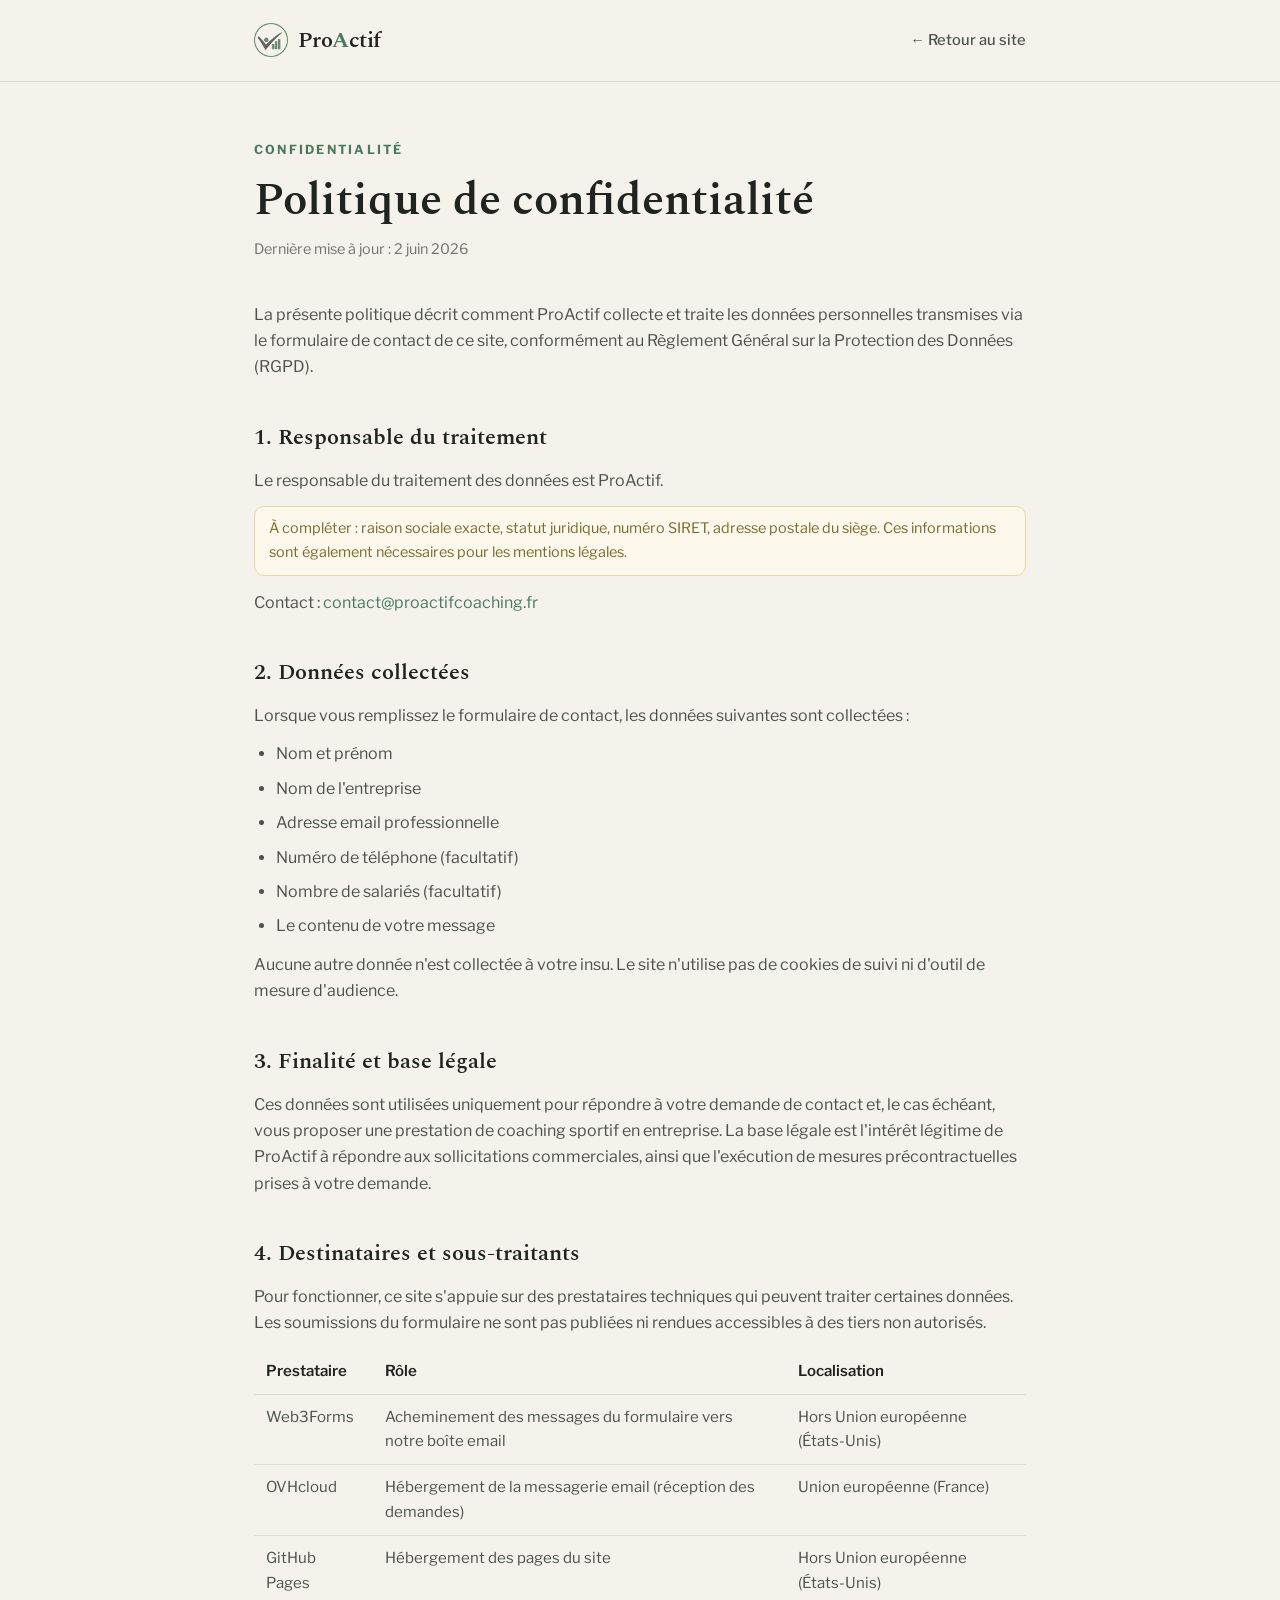
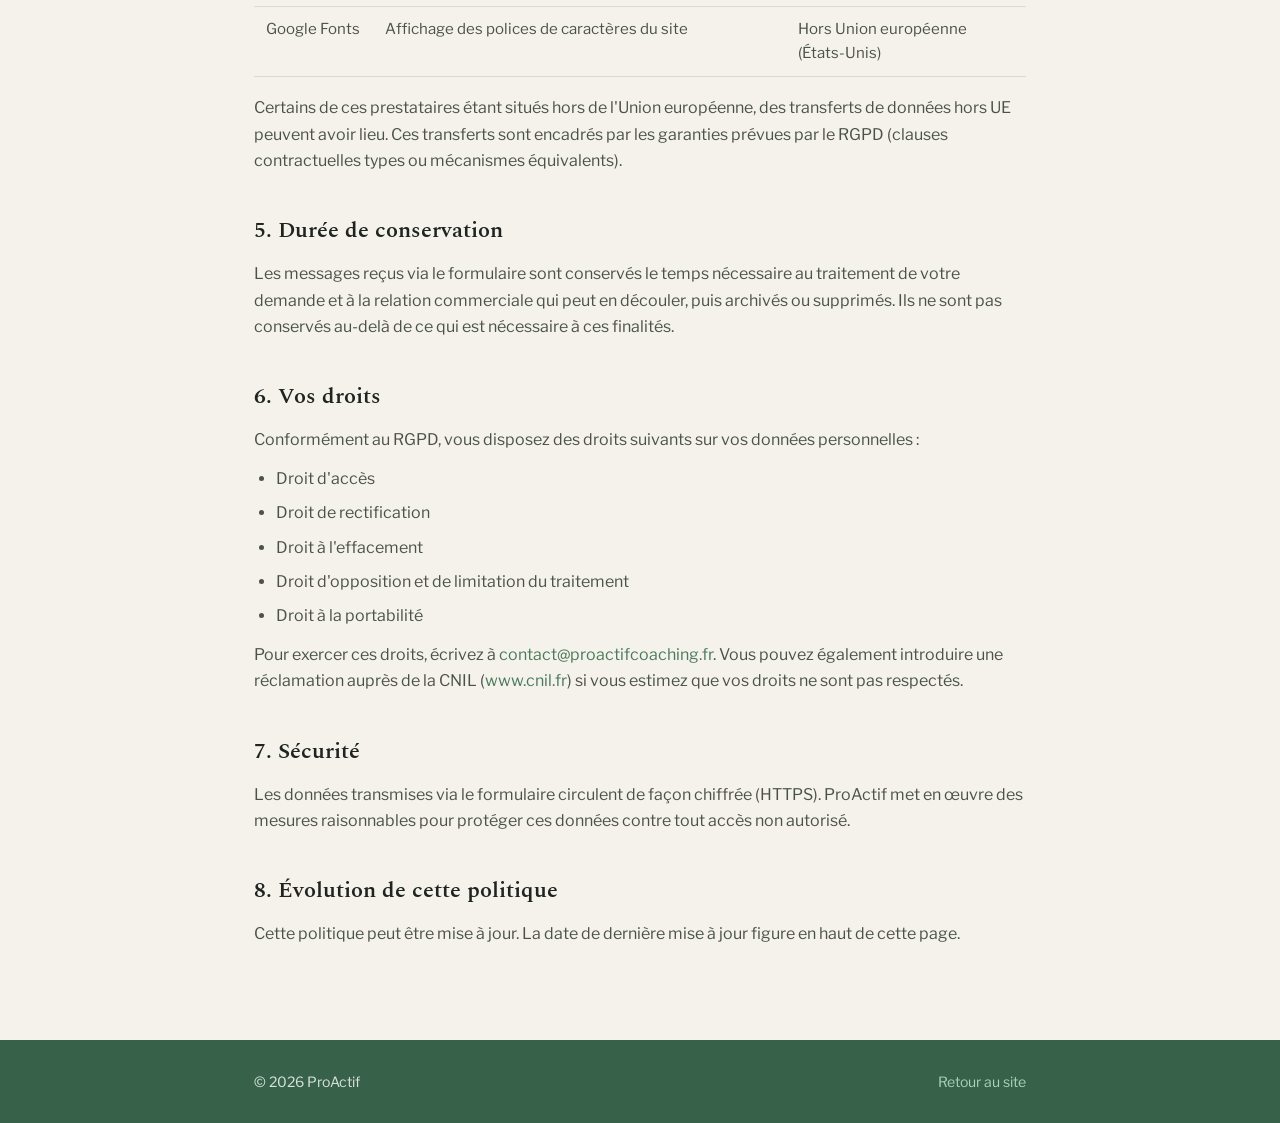
==== confidentialite.html @ 37a0db9e "Active le formulaire (cle Web3Forms + anti-spam) et ajoute la politique de confidentialite Co-Author" ====
<!DOCTYPE html>
<html lang="fr">
<head>
<meta charset="UTF-8" />
<meta name="viewport" content="width=device-width, initial-scale=1.0" />
<title>Politique de confidentialité — ProActif</title>
<link rel="icon" href="assets/logo-proactif.png" type="image/png" />
<meta name="robots" content="noindex" />
<link rel="preconnect" href="https://fonts.googleapis.com" />
<link rel="preconnect" href="https://fonts.gstatic.com" crossorigin />
<link href="https://fonts.googleapis.com/css2?family=Spectral:ital,wght@0,400;0,500;0,600;0,700;1,400&family=Libre+Franklin:wght@400;500;600;700;800&display=swap" rel="stylesheet" />
<style>
:root{
  --green:#4a7a5c; --green-deep:#38614a; --green-soft:#e7ede7;
  --ink:#1f2421; --ink-soft:#4b524b; --muted:#6f766e;
  --cream:#f4f2ea; --white:#fff; --line:#dcdacf;
  --serif:"Spectral",Georgia,serif; --sans:"Libre Franklin",-apple-system,BlinkMacSystemFont,"Segoe UI",sans-serif;
  --maxw:820px;
}
*{box-sizing:border-box;margin:0;padding:0}
body{font-family:var(--sans);color:var(--ink);background:var(--cream);line-height:1.65;-webkit-font-smoothing:antialiased}
a{color:var(--green);text-decoration:none}
a:hover{text-decoration:underline}
.wrap{max-width:var(--maxw);margin:0 auto;padding:0 24px}

header.site{padding:22px 0;border-bottom:1px solid var(--line);background:rgba(244,242,234,.9);position:sticky;top:0;backdrop-filter:blur(8px)}
.nav-row{display:flex;align-items:center;justify-content:space-between;gap:20px}
.brand{display:inline-flex;align-items:center;gap:.6rem}
.brand .mark{width:34px;height:34px}
.brand .word{font-family:var(--serif);font-weight:600;font-size:1.4rem;letter-spacing:-.02em;color:var(--ink)}
.brand .word b{color:var(--green)}
.back{font-size:.92rem;font-weight:500;color:var(--ink-soft)}

main{padding:54px 0 80px}
.eyebrow{font-weight:700;font-size:.78rem;letter-spacing:.18em;text-transform:uppercase;color:var(--green)}
h1{font-family:var(--serif);font-weight:600;font-size:clamp(2rem,4vw,2.8rem);line-height:1.15;margin:14px 0 10px;color:var(--ink)}
.updated{color:var(--muted);font-size:.9rem;margin-bottom:40px}
h2{font-family:var(--serif);font-weight:600;font-size:1.4rem;margin:38px 0 12px;color:var(--ink)}
p,li{color:var(--ink-soft);font-size:1rem;margin-bottom:12px}
ul{padding-left:22px;margin-bottom:12px}
li{margin-bottom:8px}
strong{color:var(--ink)}
.todo{background:#fcf8ec;border:1px solid #e7d9a8;border-radius:10px;padding:10px 14px;font-size:.9rem;color:#7a6a2e;margin:6px 0 14px}
table{width:100%;border-collapse:collapse;margin:8px 0 18px;font-size:.94rem}
th,td{text-align:left;padding:10px 12px;border-bottom:1px solid var(--line);vertical-align:top}
th{color:var(--ink);font-weight:600}
td{color:var(--ink-soft)}
footer.site{background:var(--green-deep);color:#d7e4db;padding:30px 0;font-size:.88rem}
footer .wrap{display:flex;justify-content:space-between;gap:16px;flex-wrap:wrap}
footer a{color:#a9d3b6}
</style>
</head>
<body>

<header class="site">
  <div class="wrap nav-row">
    <a href="index.html" class="brand" aria-label="ProActif — accueil">
      <img class="mark" src="assets/logo-proactif.png" alt="" aria-hidden="true" />
      <span class="word">Pro<b>A</b>ctif</span>
    </a>
    <a href="index.html" class="back">← Retour au site</a>
  </div>
</header>

<main>
  <div class="wrap">
    <span class="eyebrow">Confidentialité</span>
    <h1>Politique de confidentialité</h1>
    <p class="updated">Dernière mise à jour : 2 juin 2026</p>

    <p>La présente politique décrit comment ProActif collecte et traite les données personnelles transmises via le formulaire de contact de ce site, conformément au Règlement Général sur la Protection des Données (RGPD).</p>

    <h2>1. Responsable du traitement</h2>
    <p>Le responsable du traitement des données est ProActif.</p>
    <div class="todo">À compléter : raison sociale exacte, statut juridique, numéro SIRET, adresse postale du siège. Ces informations sont également nécessaires pour les mentions légales.</div>
    <p>Contact : <a href="mailto:contact@proactifcoaching.fr">contact@proactifcoaching.fr</a></p>

    <h2>2. Données collectées</h2>
    <p>Lorsque vous remplissez le formulaire de contact, les données suivantes sont collectées :</p>
    <ul>
      <li>Nom et prénom</li>
      <li>Nom de l'entreprise</li>
      <li>Adresse email professionnelle</li>
      <li>Numéro de téléphone (facultatif)</li>
      <li>Nombre de salariés (facultatif)</li>
      <li>Le contenu de votre message</li>
    </ul>
    <p>Aucune autre donnée n'est collectée à votre insu. Le site n'utilise pas de cookies de suivi ni d'outil de mesure d'audience.</p>

    <h2>3. Finalité et base légale</h2>
    <p>Ces données sont utilisées uniquement pour répondre à votre demande de contact et, le cas échéant, vous proposer une prestation de coaching sportif en entreprise. La base légale est l'intérêt légitime de ProActif à répondre aux sollicitations commerciales, ainsi que l'exécution de mesures précontractuelles prises à votre demande.</p>

    <h2>4. Destinataires et sous-traitants</h2>
    <p>Pour fonctionner, ce site s'appuie sur des prestataires techniques qui peuvent traiter certaines données. Les soumissions du formulaire ne sont pas publiées ni rendues accessibles à des tiers non autorisés.</p>
    <table>
      <tr><th>Prestataire</th><th>Rôle</th><th>Localisation</th></tr>
      <tr><td>Web3Forms</td><td>Acheminement des messages du formulaire vers notre boîte email</td><td>Hors Union européenne (États-Unis)</td></tr>
      <tr><td>OVHcloud</td><td>Hébergement de la messagerie email (réception des demandes)</td><td>Union européenne (France)</td></tr>
      <tr><td>GitHub Pages</td><td>Hébergement des pages du site</td><td>Hors Union européenne (États-Unis)</td></tr>
      <tr><td>Google Fonts</td><td>Affichage des polices de caractères du site</td><td>Hors Union européenne (États-Unis)</td></tr>
    </table>
    <p>Certains de ces prestataires étant situés hors de l'Union européenne, des transferts de données hors UE peuvent avoir lieu. Ces transferts sont encadrés par les garanties prévues par le RGPD (clauses contractuelles types ou mécanismes équivalents).</p>

    <h2>5. Durée de conservation</h2>
    <p>Les messages reçus via le formulaire sont conservés le temps nécessaire au traitement de votre demande et à la relation commerciale qui peut en découler, puis archivés ou supprimés. Ils ne sont pas conservés au-delà de ce qui est nécessaire à ces finalités.</p>

    <h2>6. Vos droits</h2>
    <p>Conformément au RGPD, vous disposez des droits suivants sur vos données personnelles :</p>
    <ul>
      <li>Droit d'accès</li>
      <li>Droit de rectification</li>
      <li>Droit à l'effacement</li>
      <li>Droit d'opposition et de limitation du traitement</li>
      <li>Droit à la portabilité</li>
    </ul>
    <p>Pour exercer ces droits, écrivez à <a href="mailto:contact@proactifcoaching.fr">contact@proactifcoaching.fr</a>. Vous pouvez également introduire une réclamation auprès de la CNIL (<a href="https://www.cnil.fr" target="_blank" rel="noopener">www.cnil.fr</a>) si vous estimez que vos droits ne sont pas respectés.</p>

    <h2>7. Sécurité</h2>
    <p>Les données transmises via le formulaire circulent de façon chiffrée (HTTPS). ProActif met en œuvre des mesures raisonnables pour protéger ces données contre tout accès non autorisé.</p>

    <h2>8. Évolution de cette politique</h2>
    <p>Cette politique peut être mise à jour. La date de dernière mise à jour figure en haut de cette page.</p>
  </div>
</main>

<footer class="site">
  <div class="wrap">
    <span>© <span id="year">2026</span> ProActif</span>
    <span><a href="index.html">Retour au site</a></span>
  </div>
</footer>

<script>document.getElementById('year').textContent = new Date().getFullYear();</script>
</body>
</html>
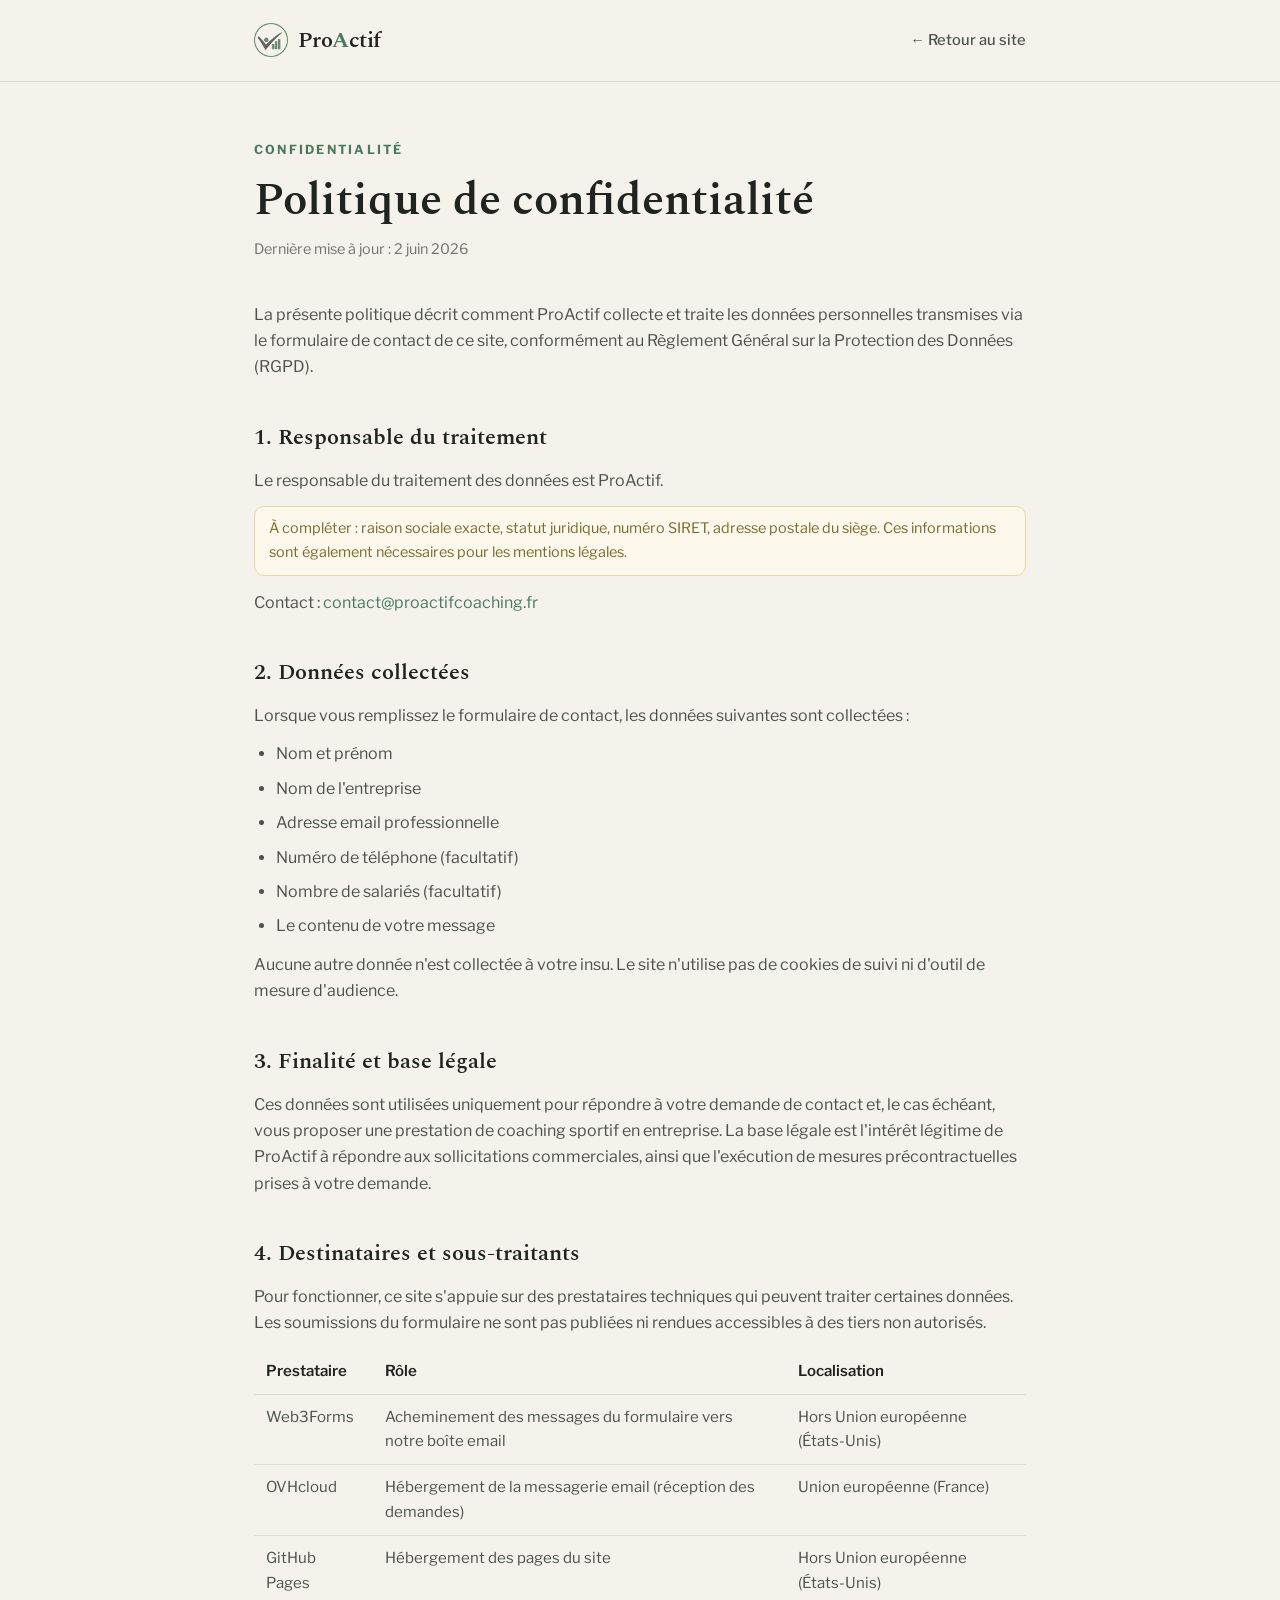
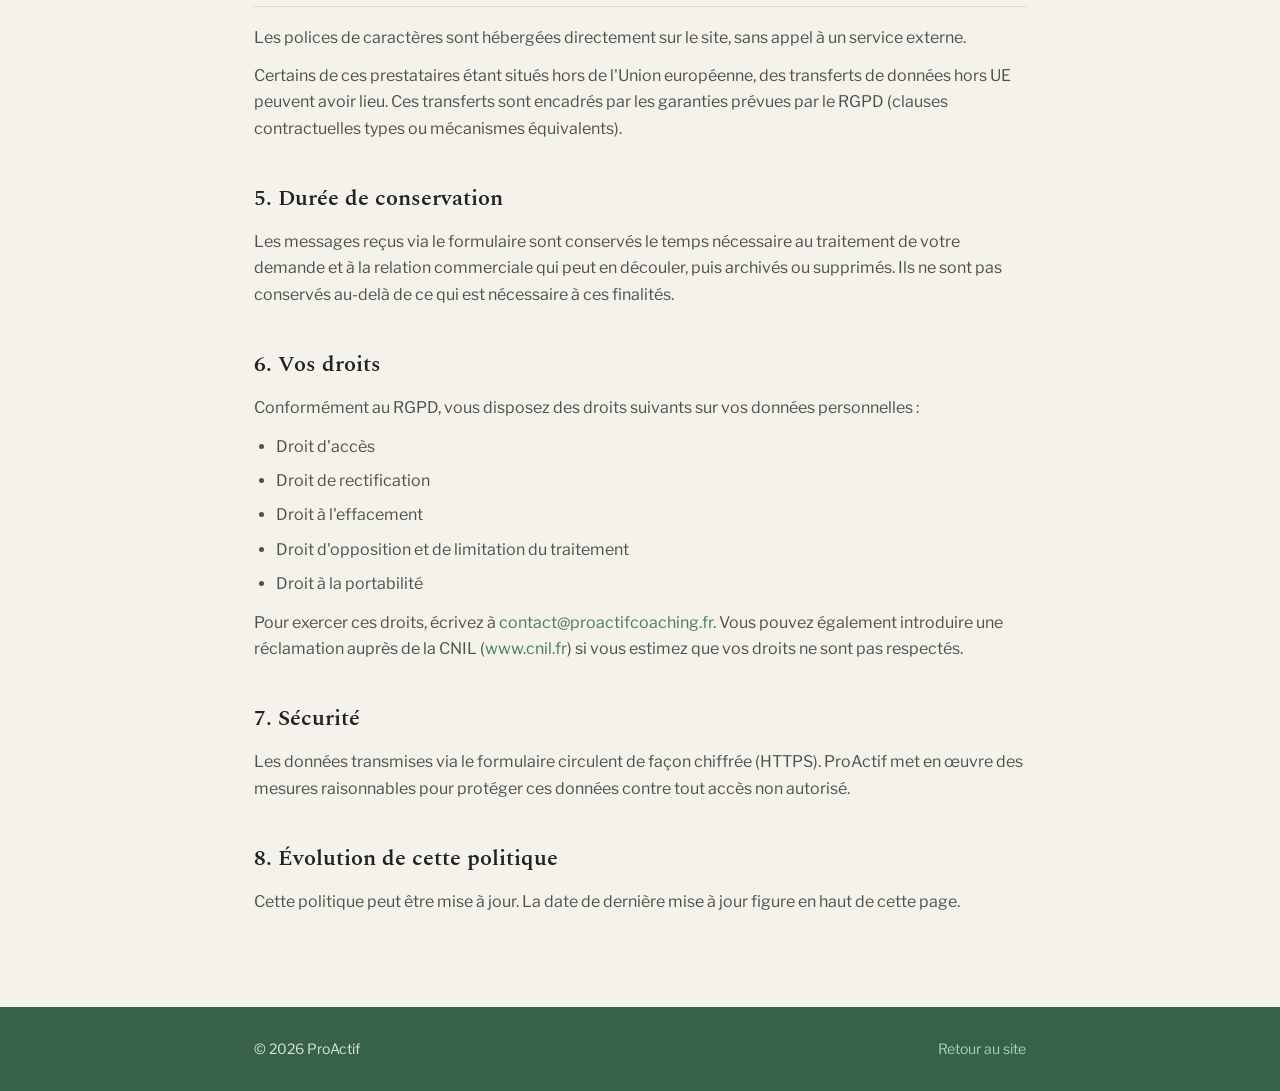
==== commit 28df81fd: "Heberge les polices en local (RGPD) et retire l'appel a Google Fonts Co-Authored-By: Claude Opus 4.8" ====
--- a/confidentialite.html
+++ b/confidentialite.html
@@ -4,11 +4,9 @@
 <meta charset="UTF-8" />
 <meta name="viewport" content="width=device-width, initial-scale=1.0" />
 <title>Politique de confidentialité — ProActif</title>
-<link rel="icon" href="assets/logo-proactif.png" type="image/png" />
+<link rel="icon" type="image/png" href="/favicon.png" />
 <meta name="robots" content="noindex" />
-<link rel="preconnect" href="https://fonts.googleapis.com" />
-<link rel="preconnect" href="https://fonts.gstatic.com" crossorigin />
-<link href="https://fonts.googleapis.com/css2?family=Spectral:ital,wght@0,400;0,500;0,600;0,700;1,400&family=Libre+Franklin:wght@400;500;600;700;800&display=swap" rel="stylesheet" />
+<link rel="stylesheet" href="/fonts/fonts.css" />
 <style>
 :root{
   --green:#4a7a5c; --green-deep:#38614a; --green-soft:#e7ede7;
@@ -97,8 +95,8 @@
       <tr><td>Web3Forms</td><td>Acheminement des messages du formulaire vers notre boîte email</td><td>Hors Union européenne (États-Unis)</td></tr>
       <tr><td>OVHcloud</td><td>Hébergement de la messagerie email (réception des demandes)</td><td>Union européenne (France)</td></tr>
       <tr><td>GitHub Pages</td><td>Hébergement des pages du site</td><td>Hors Union européenne (États-Unis)</td></tr>
-      <tr><td>Google Fonts</td><td>Affichage des polices de caractères du site</td><td>Hors Union européenne (États-Unis)</td></tr>
     </table>
+    <p>Les polices de caractères sont hébergées directement sur le site, sans appel à un service externe.</p>
     <p>Certains de ces prestataires étant situés hors de l'Union européenne, des transferts de données hors UE peuvent avoir lieu. Ces transferts sont encadrés par les garanties prévues par le RGPD (clauses contractuelles types ou mécanismes équivalents).</p>
 
     <h2>5. Durée de conservation</h2>
--- a/fonts/fonts.css
+++ b/fonts/fonts.css
@@ -0,0 +1,160 @@
+@font-face {
+  font-family: 'Libre Franklin';
+  font-style: normal;
+  font-weight: 400;
+  font-display: swap;
+  src: url(./libre-franklin-400-normal-latin-ext.woff2) format('woff2');
+  unicode-range: U+0100-02BA, U+02BD-02C5, U+02C7-02CC, U+02CE-02D7, U+02DD-02FF, U+0304, U+0308, U+0329, U+1D00-1DBF, U+1E00-1E9F, U+1EF2-1EFF, U+2020, U+20A0-20AB, U+20AD-20C0, U+2113, U+2C60-2C7F, U+A720-A7FF;
+}
+@font-face {
+  font-family: 'Libre Franklin';
+  font-style: normal;
+  font-weight: 400;
+  font-display: swap;
+  src: url(./libre-franklin-400-normal-latin.woff2) format('woff2');
+  unicode-range: U+0000-00FF, U+0131, U+0152-0153, U+02BB-02BC, U+02C6, U+02DA, U+02DC, U+0304, U+0308, U+0329, U+2000-206F, U+20AC, U+2122, U+2191, U+2193, U+2212, U+2215, U+FEFF, U+FFFD;
+}
+@font-face {
+  font-family: 'Libre Franklin';
+  font-style: normal;
+  font-weight: 500;
+  font-display: swap;
+  src: url(./libre-franklin-400-normal-latin-ext.woff2) format('woff2');
+  unicode-range: U+0100-02BA, U+02BD-02C5, U+02C7-02CC, U+02CE-02D7, U+02DD-02FF, U+0304, U+0308, U+0329, U+1D00-1DBF, U+1E00-1E9F, U+1EF2-1EFF, U+2020, U+20A0-20AB, U+20AD-20C0, U+2113, U+2C60-2C7F, U+A720-A7FF;
+}
+@font-face {
+  font-family: 'Libre Franklin';
+  font-style: normal;
+  font-weight: 500;
+  font-display: swap;
+  src: url(./libre-franklin-400-normal-latin.woff2) format('woff2');
+  unicode-range: U+0000-00FF, U+0131, U+0152-0153, U+02BB-02BC, U+02C6, U+02DA, U+02DC, U+0304, U+0308, U+0329, U+2000-206F, U+20AC, U+2122, U+2191, U+2193, U+2212, U+2215, U+FEFF, U+FFFD;
+}
+@font-face {
+  font-family: 'Libre Franklin';
+  font-style: normal;
+  font-weight: 600;
+  font-display: swap;
+  src: url(./libre-franklin-400-normal-latin-ext.woff2) format('woff2');
+  unicode-range: U+0100-02BA, U+02BD-02C5, U+02C7-02CC, U+02CE-02D7, U+02DD-02FF, U+0304, U+0308, U+0329, U+1D00-1DBF, U+1E00-1E9F, U+1EF2-1EFF, U+2020, U+20A0-20AB, U+20AD-20C0, U+2113, U+2C60-2C7F, U+A720-A7FF;
+}
+@font-face {
+  font-family: 'Libre Franklin';
+  font-style: normal;
+  font-weight: 600;
+  font-display: swap;
+  src: url(./libre-franklin-400-normal-latin.woff2) format('woff2');
+  unicode-range: U+0000-00FF, U+0131, U+0152-0153, U+02BB-02BC, U+02C6, U+02DA, U+02DC, U+0304, U+0308, U+0329, U+2000-206F, U+20AC, U+2122, U+2191, U+2193, U+2212, U+2215, U+FEFF, U+FFFD;
+}
+@font-face {
+  font-family: 'Libre Franklin';
+  font-style: normal;
+  font-weight: 700;
+  font-display: swap;
+  src: url(./libre-franklin-400-normal-latin-ext.woff2) format('woff2');
+  unicode-range: U+0100-02BA, U+02BD-02C5, U+02C7-02CC, U+02CE-02D7, U+02DD-02FF, U+0304, U+0308, U+0329, U+1D00-1DBF, U+1E00-1E9F, U+1EF2-1EFF, U+2020, U+20A0-20AB, U+20AD-20C0, U+2113, U+2C60-2C7F, U+A720-A7FF;
+}
+@font-face {
+  font-family: 'Libre Franklin';
+  font-style: normal;
+  font-weight: 700;
+  font-display: swap;
+  src: url(./libre-franklin-400-normal-latin.woff2) format('woff2');
+  unicode-range: U+0000-00FF, U+0131, U+0152-0153, U+02BB-02BC, U+02C6, U+02DA, U+02DC, U+0304, U+0308, U+0329, U+2000-206F, U+20AC, U+2122, U+2191, U+2193, U+2212, U+2215, U+FEFF, U+FFFD;
+}
+@font-face {
+  font-family: 'Libre Franklin';
+  font-style: normal;
+  font-weight: 800;
+  font-display: swap;
+  src: url(./libre-franklin-400-normal-latin-ext.woff2) format('woff2');
+  unicode-range: U+0100-02BA, U+02BD-02C5, U+02C7-02CC, U+02CE-02D7, U+02DD-02FF, U+0304, U+0308, U+0329, U+1D00-1DBF, U+1E00-1E9F, U+1EF2-1EFF, U+2020, U+20A0-20AB, U+20AD-20C0, U+2113, U+2C60-2C7F, U+A720-A7FF;
+}
+@font-face {
+  font-family: 'Libre Franklin';
+  font-style: normal;
+  font-weight: 800;
+  font-display: swap;
+  src: url(./libre-franklin-400-normal-latin.woff2) format('woff2');
+  unicode-range: U+0000-00FF, U+0131, U+0152-0153, U+02BB-02BC, U+02C6, U+02DA, U+02DC, U+0304, U+0308, U+0329, U+2000-206F, U+20AC, U+2122, U+2191, U+2193, U+2212, U+2215, U+FEFF, U+FFFD;
+}
+@font-face {
+  font-family: 'Spectral';
+  font-style: italic;
+  font-weight: 400;
+  font-display: swap;
+  src: url(./spectral-400-italic-latin-ext.woff2) format('woff2');
+  unicode-range: U+0100-02BA, U+02BD-02C5, U+02C7-02CC, U+02CE-02D7, U+02DD-02FF, U+0304, U+0308, U+0329, U+1D00-1DBF, U+1E00-1E9F, U+1EF2-1EFF, U+2020, U+20A0-20AB, U+20AD-20C0, U+2113, U+2C60-2C7F, U+A720-A7FF;
+}
+@font-face {
+  font-family: 'Spectral';
+  font-style: italic;
+  font-weight: 400;
+  font-display: swap;
+  src: url(./spectral-400-italic-latin.woff2) format('woff2');
+  unicode-range: U+0000-00FF, U+0131, U+0152-0153, U+02BB-02BC, U+02C6, U+02DA, U+02DC, U+0304, U+0308, U+0329, U+2000-206F, U+20AC, U+2122, U+2191, U+2193, U+2212, U+2215, U+FEFF, U+FFFD;
+}
+@font-face {
+  font-family: 'Spectral';
+  font-style: normal;
+  font-weight: 400;
+  font-display: swap;
+  src: url(./spectral-400-normal-latin-ext.woff2) format('woff2');
+  unicode-range: U+0100-02BA, U+02BD-02C5, U+02C7-02CC, U+02CE-02D7, U+02DD-02FF, U+0304, U+0308, U+0329, U+1D00-1DBF, U+1E00-1E9F, U+1EF2-1EFF, U+2020, U+20A0-20AB, U+20AD-20C0, U+2113, U+2C60-2C7F, U+A720-A7FF;
+}
+@font-face {
+  font-family: 'Spectral';
+  font-style: normal;
+  font-weight: 400;
+  font-display: swap;
+  src: url(./spectral-400-normal-latin.woff2) format('woff2');
+  unicode-range: U+0000-00FF, U+0131, U+0152-0153, U+02BB-02BC, U+02C6, U+02DA, U+02DC, U+0304, U+0308, U+0329, U+2000-206F, U+20AC, U+2122, U+2191, U+2193, U+2212, U+2215, U+FEFF, U+FFFD;
+}
+@font-face {
+  font-family: 'Spectral';
+  font-style: normal;
+  font-weight: 500;
+  font-display: swap;
+  src: url(./spectral-500-normal-latin-ext.woff2) format('woff2');
+  unicode-range: U+0100-02BA, U+02BD-02C5, U+02C7-02CC, U+02CE-02D7, U+02DD-02FF, U+0304, U+0308, U+0329, U+1D00-1DBF, U+1E00-1E9F, U+1EF2-1EFF, U+2020, U+20A0-20AB, U+20AD-20C0, U+2113, U+2C60-2C7F, U+A720-A7FF;
+}
+@font-face {
+  font-family: 'Spectral';
+  font-style: normal;
+  font-weight: 500;
+  font-display: swap;
+  src: url(./spectral-500-normal-latin.woff2) format('woff2');
+  unicode-range: U+0000-00FF, U+0131, U+0152-0153, U+02BB-02BC, U+02C6, U+02DA, U+02DC, U+0304, U+0308, U+0329, U+2000-206F, U+20AC, U+2122, U+2191, U+2193, U+2212, U+2215, U+FEFF, U+FFFD;
+}
+@font-face {
+  font-family: 'Spectral';
+  font-style: normal;
+  font-weight: 600;
+  font-display: swap;
+  src: url(./spectral-600-normal-latin-ext.woff2) format('woff2');
+  unicode-range: U+0100-02BA, U+02BD-02C5, U+02C7-02CC, U+02CE-02D7, U+02DD-02FF, U+0304, U+0308, U+0329, U+1D00-1DBF, U+1E00-1E9F, U+1EF2-1EFF, U+2020, U+20A0-20AB, U+20AD-20C0, U+2113, U+2C60-2C7F, U+A720-A7FF;
+}
+@font-face {
+  font-family: 'Spectral';
+  font-style: normal;
+  font-weight: 600;
+  font-display: swap;
+  src: url(./spectral-600-normal-latin.woff2) format('woff2');
+  unicode-range: U+0000-00FF, U+0131, U+0152-0153, U+02BB-02BC, U+02C6, U+02DA, U+02DC, U+0304, U+0308, U+0329, U+2000-206F, U+20AC, U+2122, U+2191, U+2193, U+2212, U+2215, U+FEFF, U+FFFD;
+}
+@font-face {
+  font-family: 'Spectral';
+  font-style: normal;
+  font-weight: 700;
+  font-display: swap;
+  src: url(./spectral-700-normal-latin-ext.woff2) format('woff2');
+  unicode-range: U+0100-02BA, U+02BD-02C5, U+02C7-02CC, U+02CE-02D7, U+02DD-02FF, U+0304, U+0308, U+0329, U+1D00-1DBF, U+1E00-1E9F, U+1EF2-1EFF, U+2020, U+20A0-20AB, U+20AD-20C0, U+2113, U+2C60-2C7F, U+A720-A7FF;
+}
+@font-face {
+  font-family: 'Spectral';
+  font-style: normal;
+  font-weight: 700;
+  font-display: swap;
+  src: url(./spectral-700-normal-latin.woff2) format('woff2');
+  unicode-range: U+0000-00FF, U+0131, U+0152-0153, U+02BB-02BC, U+02C6, U+02DA, U+02DC, U+0304, U+0308, U+0329, U+2000-206F, U+20AC, U+2122, U+2191, U+2193, U+2212, U+2215, U+FEFF, U+FFFD;
+}
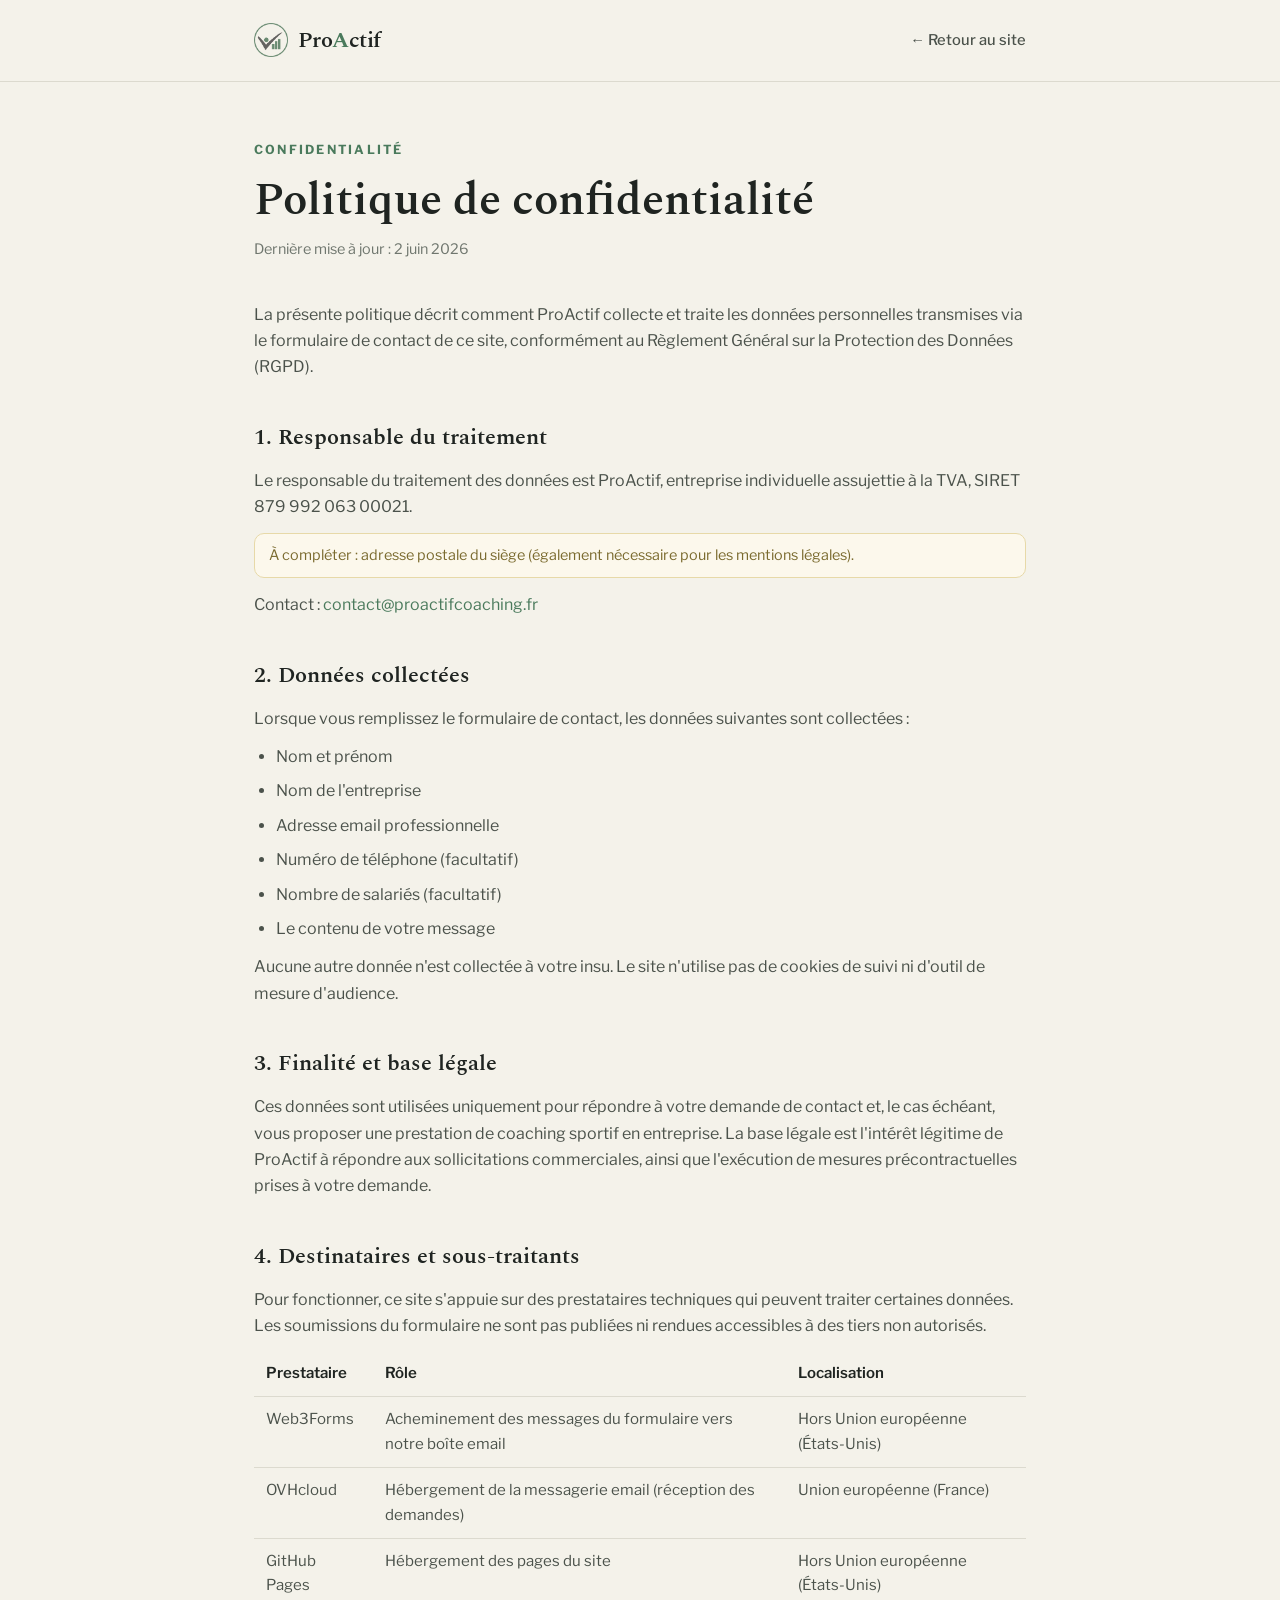
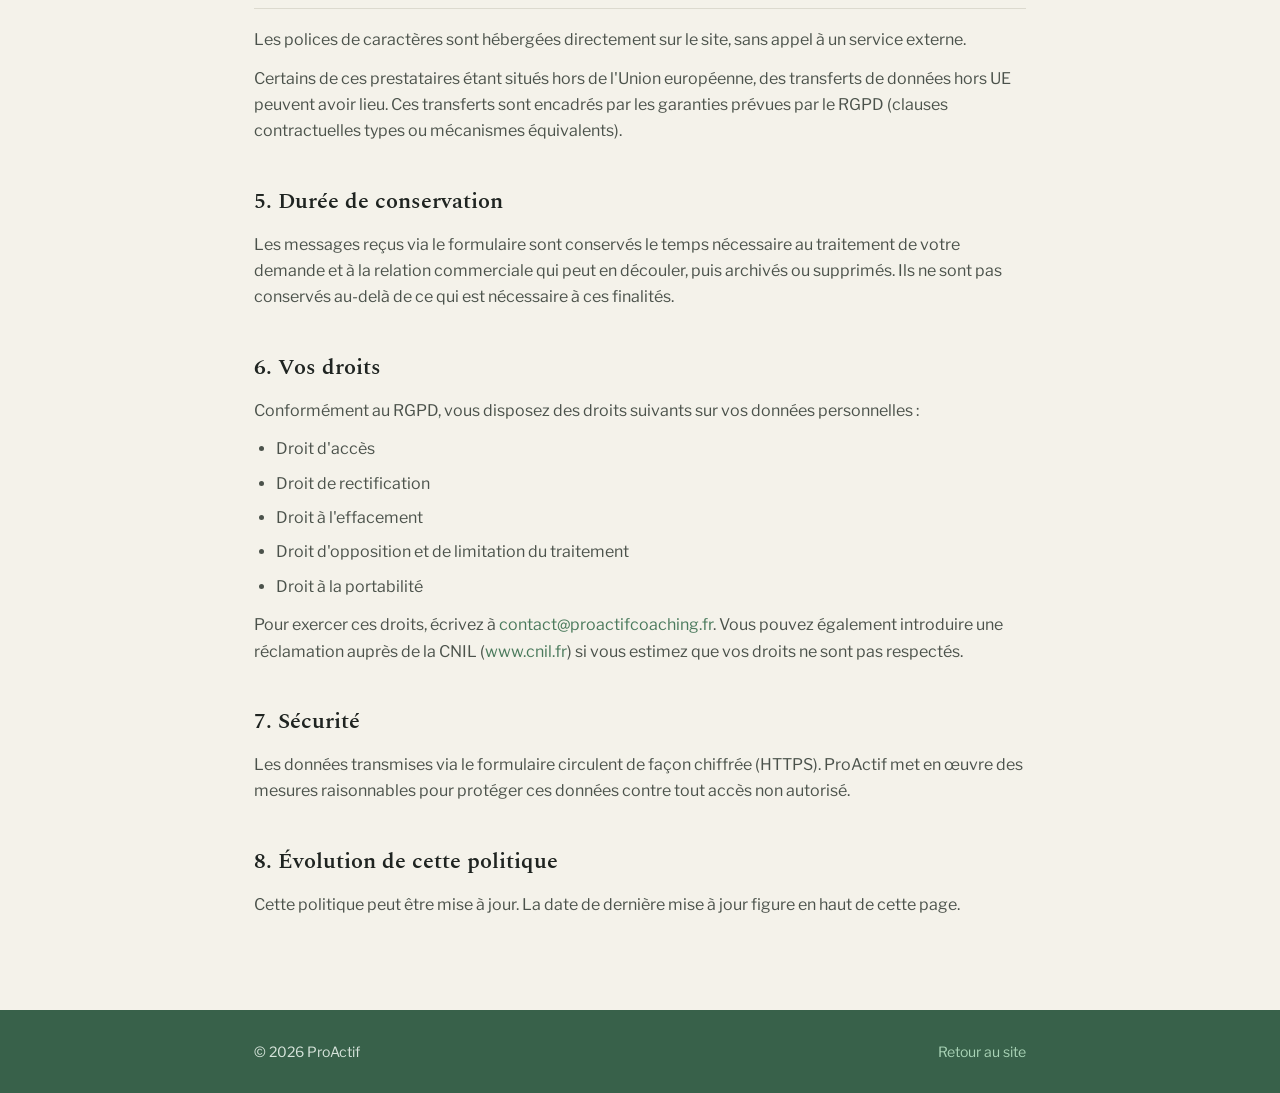
==== commit 1bf6e75d: "Refonte du site : ton sportif, animations, nouveaux contenus Charte. Le vert, le creme et la brique " ====
--- a/confidentialite.html
+++ b/confidentialite.html
@@ -69,8 +69,8 @@
     <p>La présente politique décrit comment ProActif collecte et traite les données personnelles transmises via le formulaire de contact de ce site, conformément au Règlement Général sur la Protection des Données (RGPD).</p>
 
     <h2>1. Responsable du traitement</h2>
-    <p>Le responsable du traitement des données est ProActif.</p>
-    <div class="todo">À compléter : raison sociale exacte, statut juridique, numéro SIRET, adresse postale du siège. Ces informations sont également nécessaires pour les mentions légales.</div>
+    <p>Le responsable du traitement des données est ProActif, entreprise individuelle assujettie à la TVA, SIRET 879 992 063 00021.</p>
+    <div class="todo">À compléter : adresse postale du siège (également nécessaire pour les mentions légales).</div>
     <p>Contact : <a href="mailto:contact@proactifcoaching.fr">contact@proactifcoaching.fr</a></p>
 
     <h2>2. Données collectées</h2>
--- a/fonts/fonts.css
+++ b/fonts/fonts.css
@@ -158,3 +158,22 @@
   src: url(./spectral-700-normal-latin.woff2) format('woff2');
   unicode-range: U+0000-00FF, U+0131, U+0152-0153, U+02BB-02BC, U+02C6, U+02DA, U+02DC, U+0304, U+0308, U+0329, U+2000-206F, U+20AC, U+2122, U+2191, U+2193, U+2212, U+2215, U+FEFF, U+FFFD;
 }
+
+/* ============================================================
+   REFONTE 01/09/2026 : Archivo (titres) + Manrope (corps).
+   Grotesques, pour un ton sportif. Spectral et Libre Franklin
+   restent declares au-dessus, ils servent encore aux pages
+   annexes (confidentialite, factures).
+   ============================================================ */
+@font-face{font-family:'Archivo';font-style:normal;font-weight:700;font-display:swap;
+  src:url(./archivo-latin-700-normal.woff2) format('woff2');}
+@font-face{font-family:'Archivo';font-style:normal;font-weight:800;font-display:swap;
+  src:url(./archivo-latin-800-normal.woff2) format('woff2');}
+@font-face{font-family:'Manrope';font-style:normal;font-weight:400;font-display:swap;
+  src:url(./manrope-latin-400-normal.woff2) format('woff2');}
+@font-face{font-family:'Manrope';font-style:normal;font-weight:500;font-display:swap;
+  src:url(./manrope-latin-500-normal.woff2) format('woff2');}
+@font-face{font-family:'Manrope';font-style:normal;font-weight:600;font-display:swap;
+  src:url(./manrope-latin-600-normal.woff2) format('woff2');}
+@font-face{font-family:'Manrope';font-style:normal;font-weight:700;font-display:swap;
+  src:url(./manrope-latin-700-normal.woff2) format('woff2');}
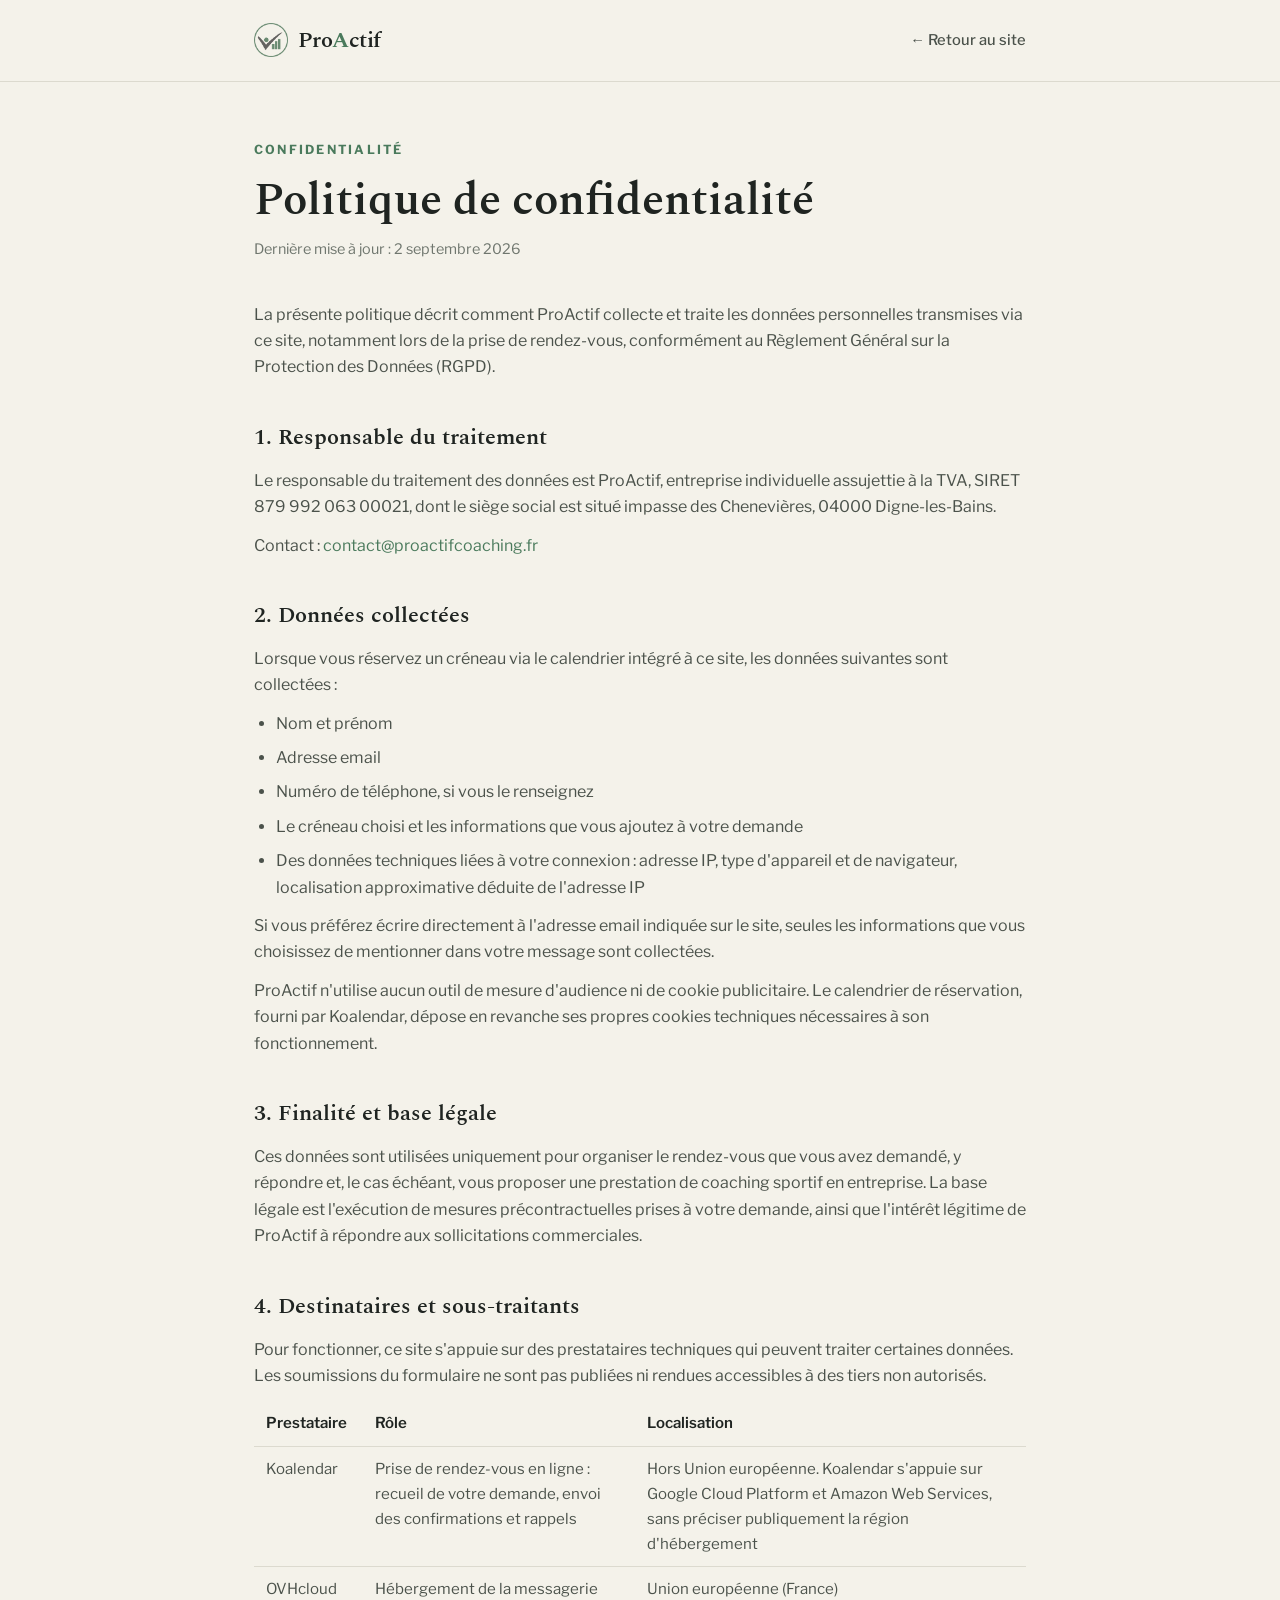
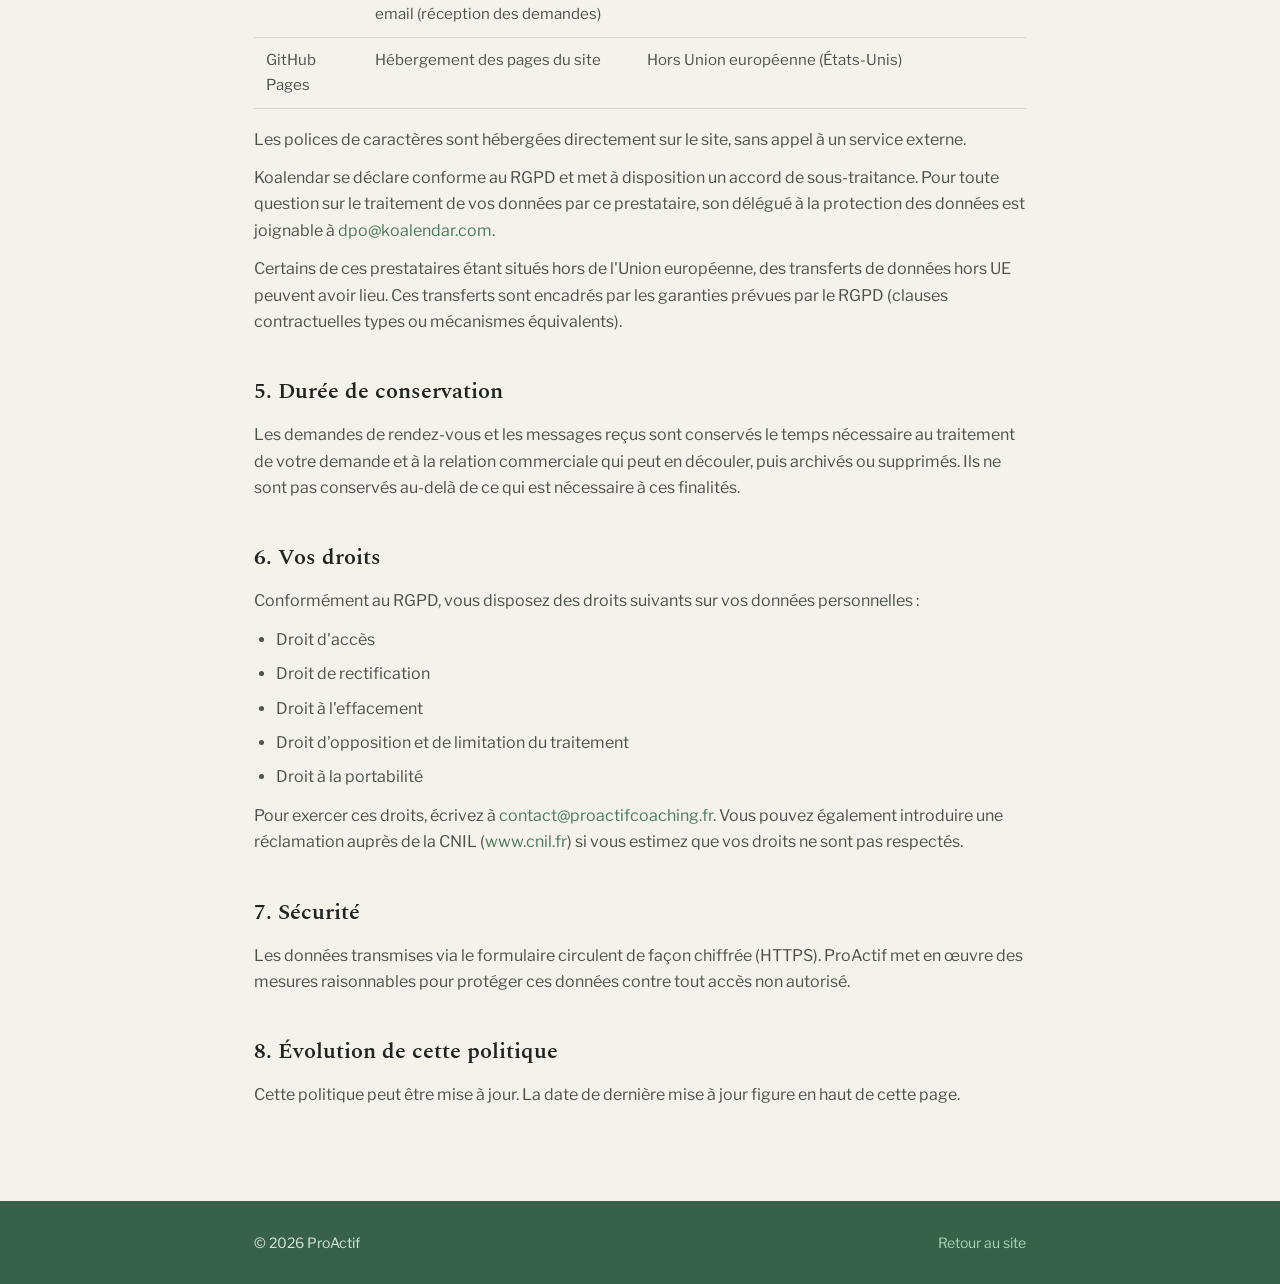
==== commit 368a02a5: "Pages legales : mentions creees, confidentialite mise a jour Le lien « Mentions legales » du pied de" ====
--- a/confidentialite.html
+++ b/confidentialite.html
@@ -64,43 +64,43 @@
   <div class="wrap">
     <span class="eyebrow">Confidentialité</span>
     <h1>Politique de confidentialité</h1>
-    <p class="updated">Dernière mise à jour : 2 juin 2026</p>
+    <p class="updated">Dernière mise à jour : 2 septembre 2026</p>
 
-    <p>La présente politique décrit comment ProActif collecte et traite les données personnelles transmises via le formulaire de contact de ce site, conformément au Règlement Général sur la Protection des Données (RGPD).</p>
+    <p>La présente politique décrit comment ProActif collecte et traite les données personnelles transmises via ce site, notamment lors de la prise de rendez-vous, conformément au Règlement Général sur la Protection des Données (RGPD).</p>
 
     <h2>1. Responsable du traitement</h2>
-    <p>Le responsable du traitement des données est ProActif, entreprise individuelle assujettie à la TVA, SIRET 879 992 063 00021.</p>
-    <div class="todo">À compléter : adresse postale du siège (également nécessaire pour les mentions légales).</div>
+    <p>Le responsable du traitement des données est ProActif, entreprise individuelle assujettie à la TVA, SIRET 879 992 063 00021, dont le siège social est situé impasse des Chenevières, 04000 Digne-les-Bains.</p>
     <p>Contact : <a href="mailto:contact@proactifcoaching.fr">contact@proactifcoaching.fr</a></p>
 
     <h2>2. Données collectées</h2>
-    <p>Lorsque vous remplissez le formulaire de contact, les données suivantes sont collectées :</p>
+    <p>Lorsque vous réservez un créneau via le calendrier intégré à ce site, les données suivantes sont collectées :</p>
     <ul>
       <li>Nom et prénom</li>
-      <li>Nom de l'entreprise</li>
-      <li>Adresse email professionnelle</li>
-      <li>Numéro de téléphone (facultatif)</li>
-      <li>Nombre de salariés (facultatif)</li>
-      <li>Le contenu de votre message</li>
+      <li>Adresse email</li>
+      <li>Numéro de téléphone, si vous le renseignez</li>
+      <li>Le créneau choisi et les informations que vous ajoutez à votre demande</li>
+      <li>Des données techniques liées à votre connexion : adresse IP, type d'appareil et de navigateur, localisation approximative déduite de l'adresse IP</li>
     </ul>
-    <p>Aucune autre donnée n'est collectée à votre insu. Le site n'utilise pas de cookies de suivi ni d'outil de mesure d'audience.</p>
+    <p>Si vous préférez écrire directement à l'adresse email indiquée sur le site, seules les informations que vous choisissez de mentionner dans votre message sont collectées.</p>
+    <p>ProActif n'utilise aucun outil de mesure d'audience ni de cookie publicitaire. Le calendrier de réservation, fourni par Koalendar, dépose en revanche ses propres cookies techniques nécessaires à son fonctionnement.</p>
 
     <h2>3. Finalité et base légale</h2>
-    <p>Ces données sont utilisées uniquement pour répondre à votre demande de contact et, le cas échéant, vous proposer une prestation de coaching sportif en entreprise. La base légale est l'intérêt légitime de ProActif à répondre aux sollicitations commerciales, ainsi que l'exécution de mesures précontractuelles prises à votre demande.</p>
+    <p>Ces données sont utilisées uniquement pour organiser le rendez-vous que vous avez demandé, y répondre et, le cas échéant, vous proposer une prestation de coaching sportif en entreprise. La base légale est l'exécution de mesures précontractuelles prises à votre demande, ainsi que l'intérêt légitime de ProActif à répondre aux sollicitations commerciales.</p>
 
     <h2>4. Destinataires et sous-traitants</h2>
     <p>Pour fonctionner, ce site s'appuie sur des prestataires techniques qui peuvent traiter certaines données. Les soumissions du formulaire ne sont pas publiées ni rendues accessibles à des tiers non autorisés.</p>
     <table>
       <tr><th>Prestataire</th><th>Rôle</th><th>Localisation</th></tr>
-      <tr><td>Web3Forms</td><td>Acheminement des messages du formulaire vers notre boîte email</td><td>Hors Union européenne (États-Unis)</td></tr>
+      <tr><td>Koalendar</td><td>Prise de rendez-vous en ligne : recueil de votre demande, envoi des confirmations et rappels</td><td>Hors Union européenne. Koalendar s'appuie sur Google Cloud Platform et Amazon Web Services, sans préciser publiquement la région d'hébergement</td></tr>
       <tr><td>OVHcloud</td><td>Hébergement de la messagerie email (réception des demandes)</td><td>Union européenne (France)</td></tr>
       <tr><td>GitHub Pages</td><td>Hébergement des pages du site</td><td>Hors Union européenne (États-Unis)</td></tr>
     </table>
     <p>Les polices de caractères sont hébergées directement sur le site, sans appel à un service externe.</p>
+    <p>Koalendar se déclare conforme au RGPD et met à disposition un accord de sous-traitance. Pour toute question sur le traitement de vos données par ce prestataire, son délégué à la protection des données est joignable à <a href="mailto:dpo@koalendar.com">dpo@koalendar.com</a>.</p>
     <p>Certains de ces prestataires étant situés hors de l'Union européenne, des transferts de données hors UE peuvent avoir lieu. Ces transferts sont encadrés par les garanties prévues par le RGPD (clauses contractuelles types ou mécanismes équivalents).</p>
 
     <h2>5. Durée de conservation</h2>
-    <p>Les messages reçus via le formulaire sont conservés le temps nécessaire au traitement de votre demande et à la relation commerciale qui peut en découler, puis archivés ou supprimés. Ils ne sont pas conservés au-delà de ce qui est nécessaire à ces finalités.</p>
+    <p>Les demandes de rendez-vous et les messages reçus sont conservés le temps nécessaire au traitement de votre demande et à la relation commerciale qui peut en découler, puis archivés ou supprimés. Ils ne sont pas conservés au-delà de ce qui est nécessaire à ces finalités.</p>
 
     <h2>6. Vos droits</h2>
     <p>Conformément au RGPD, vous disposez des droits suivants sur vos données personnelles :</p>
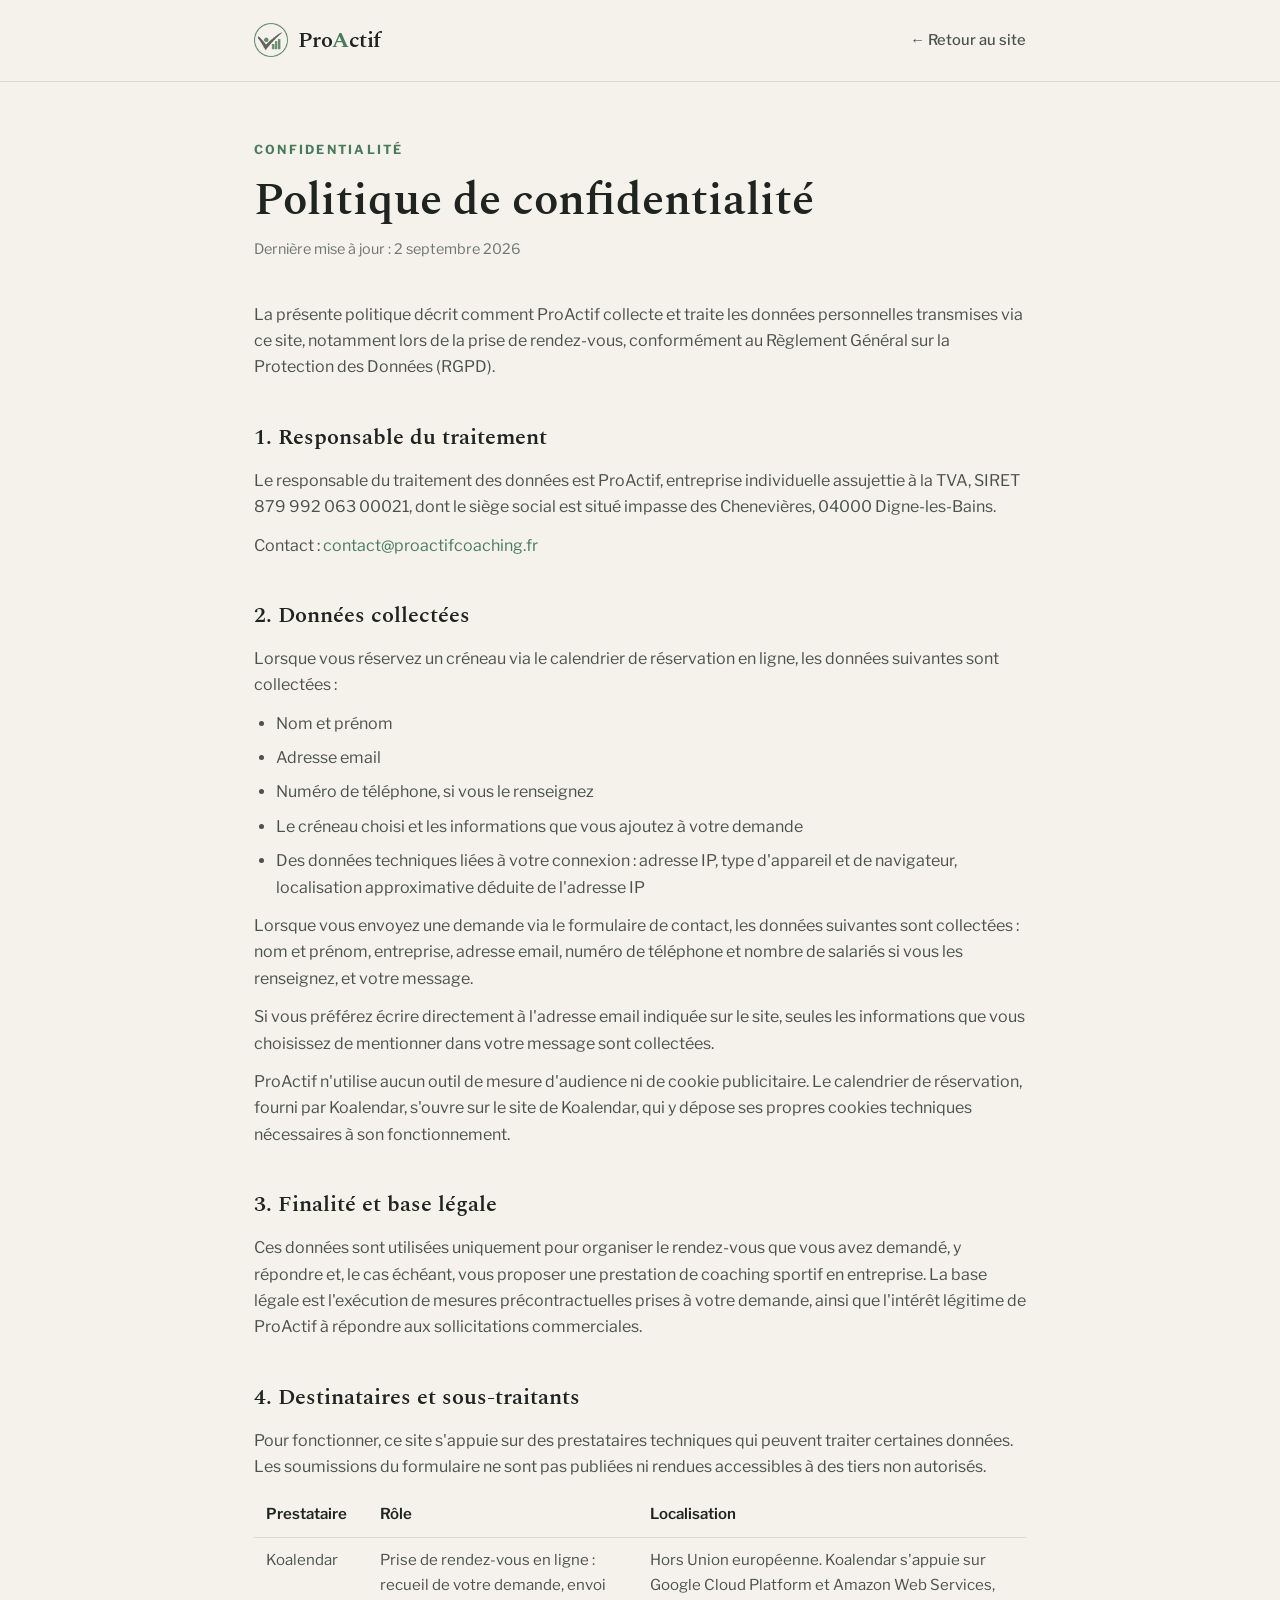
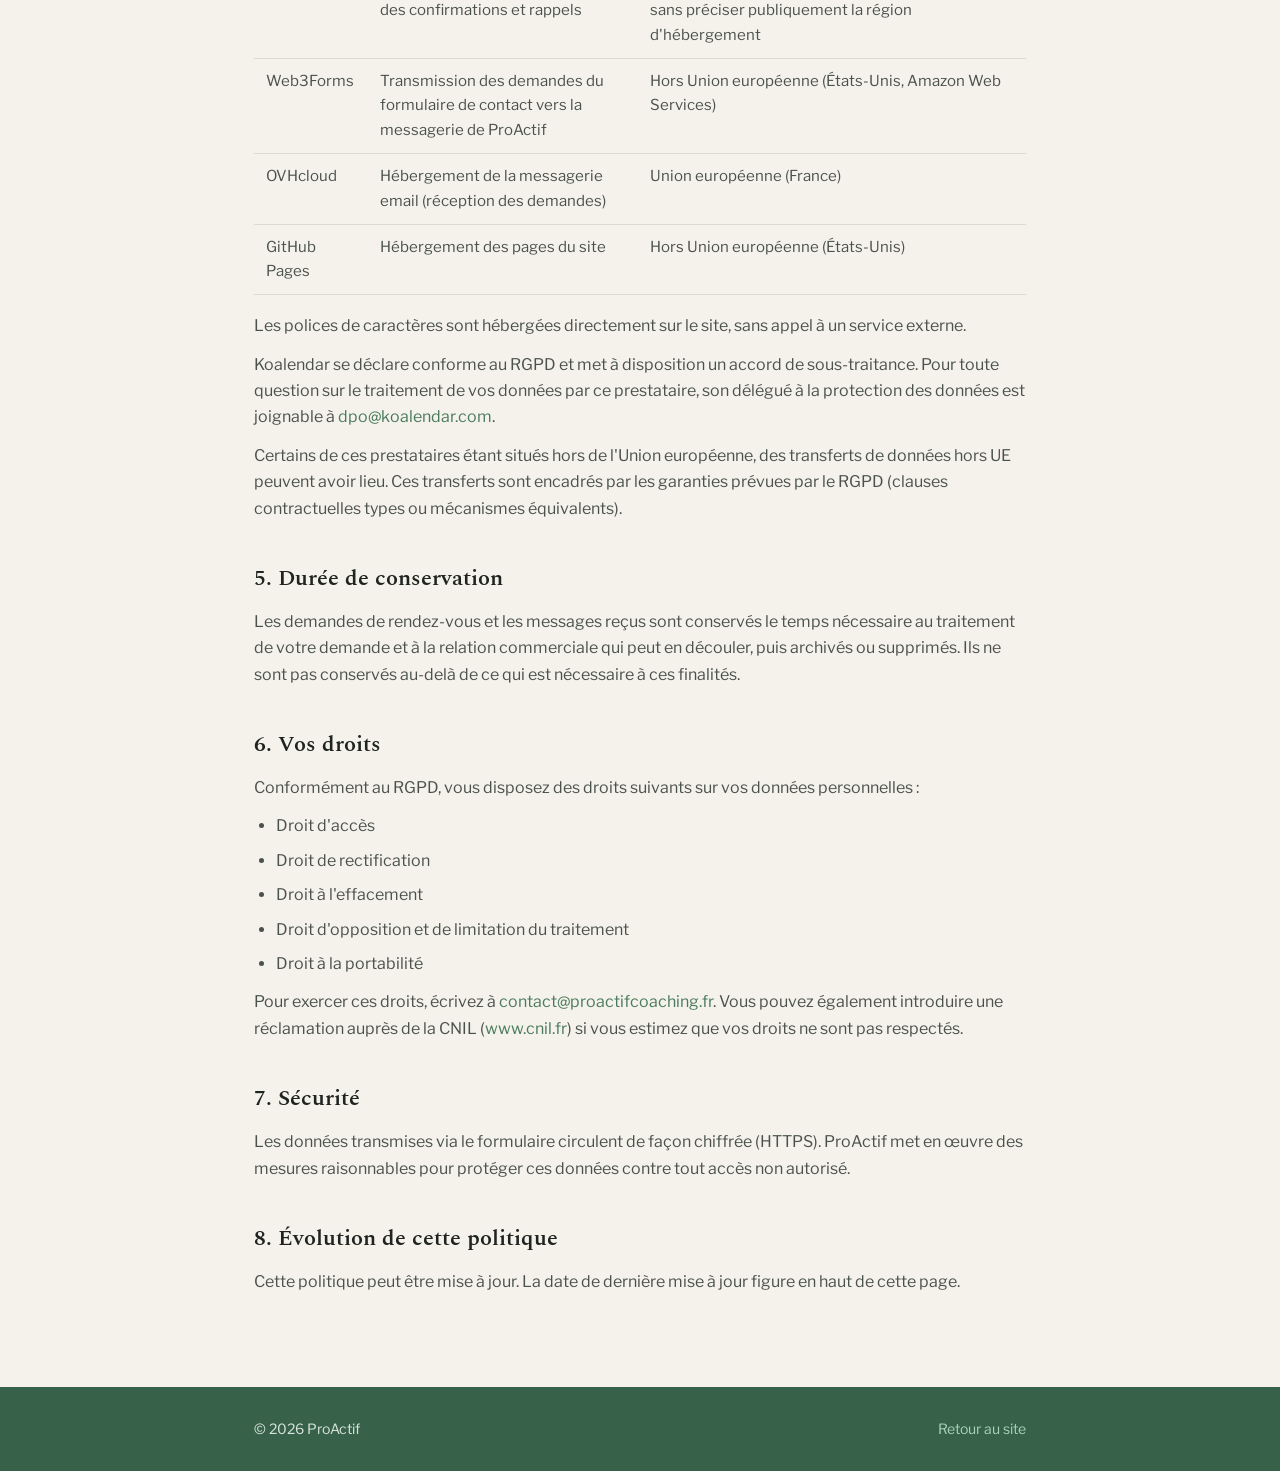
==== commit 4a226d70: "Hero plein ecran, bandeau clients et contact en bouton permanent - Hero a la hauteur de l'ecran, res" ====
--- a/confidentialite.html
+++ b/confidentialite.html
@@ -73,7 +73,7 @@
     <p>Contact : <a href="mailto:contact@proactifcoaching.fr">contact@proactifcoaching.fr</a></p>
 
     <h2>2. Données collectées</h2>
-    <p>Lorsque vous réservez un créneau via le calendrier intégré à ce site, les données suivantes sont collectées :</p>
+    <p>Lorsque vous réservez un créneau via le calendrier de réservation en ligne, les données suivantes sont collectées :</p>
     <ul>
       <li>Nom et prénom</li>
       <li>Adresse email</li>
@@ -81,8 +81,9 @@
       <li>Le créneau choisi et les informations que vous ajoutez à votre demande</li>
       <li>Des données techniques liées à votre connexion : adresse IP, type d'appareil et de navigateur, localisation approximative déduite de l'adresse IP</li>
     </ul>
+    <p>Lorsque vous envoyez une demande via le formulaire de contact, les données suivantes sont collectées : nom et prénom, entreprise, adresse email, numéro de téléphone et nombre de salariés si vous les renseignez, et votre message.</p>
     <p>Si vous préférez écrire directement à l'adresse email indiquée sur le site, seules les informations que vous choisissez de mentionner dans votre message sont collectées.</p>
-    <p>ProActif n'utilise aucun outil de mesure d'audience ni de cookie publicitaire. Le calendrier de réservation, fourni par Koalendar, dépose en revanche ses propres cookies techniques nécessaires à son fonctionnement.</p>
+    <p>ProActif n'utilise aucun outil de mesure d'audience ni de cookie publicitaire. Le calendrier de réservation, fourni par Koalendar, s'ouvre sur le site de Koalendar, qui y dépose ses propres cookies techniques nécessaires à son fonctionnement.</p>
 
     <h2>3. Finalité et base légale</h2>
     <p>Ces données sont utilisées uniquement pour organiser le rendez-vous que vous avez demandé, y répondre et, le cas échéant, vous proposer une prestation de coaching sportif en entreprise. La base légale est l'exécution de mesures précontractuelles prises à votre demande, ainsi que l'intérêt légitime de ProActif à répondre aux sollicitations commerciales.</p>
@@ -92,6 +93,7 @@
     <table>
       <tr><th>Prestataire</th><th>Rôle</th><th>Localisation</th></tr>
       <tr><td>Koalendar</td><td>Prise de rendez-vous en ligne : recueil de votre demande, envoi des confirmations et rappels</td><td>Hors Union européenne. Koalendar s'appuie sur Google Cloud Platform et Amazon Web Services, sans préciser publiquement la région d'hébergement</td></tr>
+      <tr><td>Web3Forms</td><td>Transmission des demandes du formulaire de contact vers la messagerie de ProActif</td><td>Hors Union européenne (États-Unis, Amazon Web Services)</td></tr>
       <tr><td>OVHcloud</td><td>Hébergement de la messagerie email (réception des demandes)</td><td>Union européenne (France)</td></tr>
       <tr><td>GitHub Pages</td><td>Hébergement des pages du site</td><td>Hors Union européenne (États-Unis)</td></tr>
     </table>
